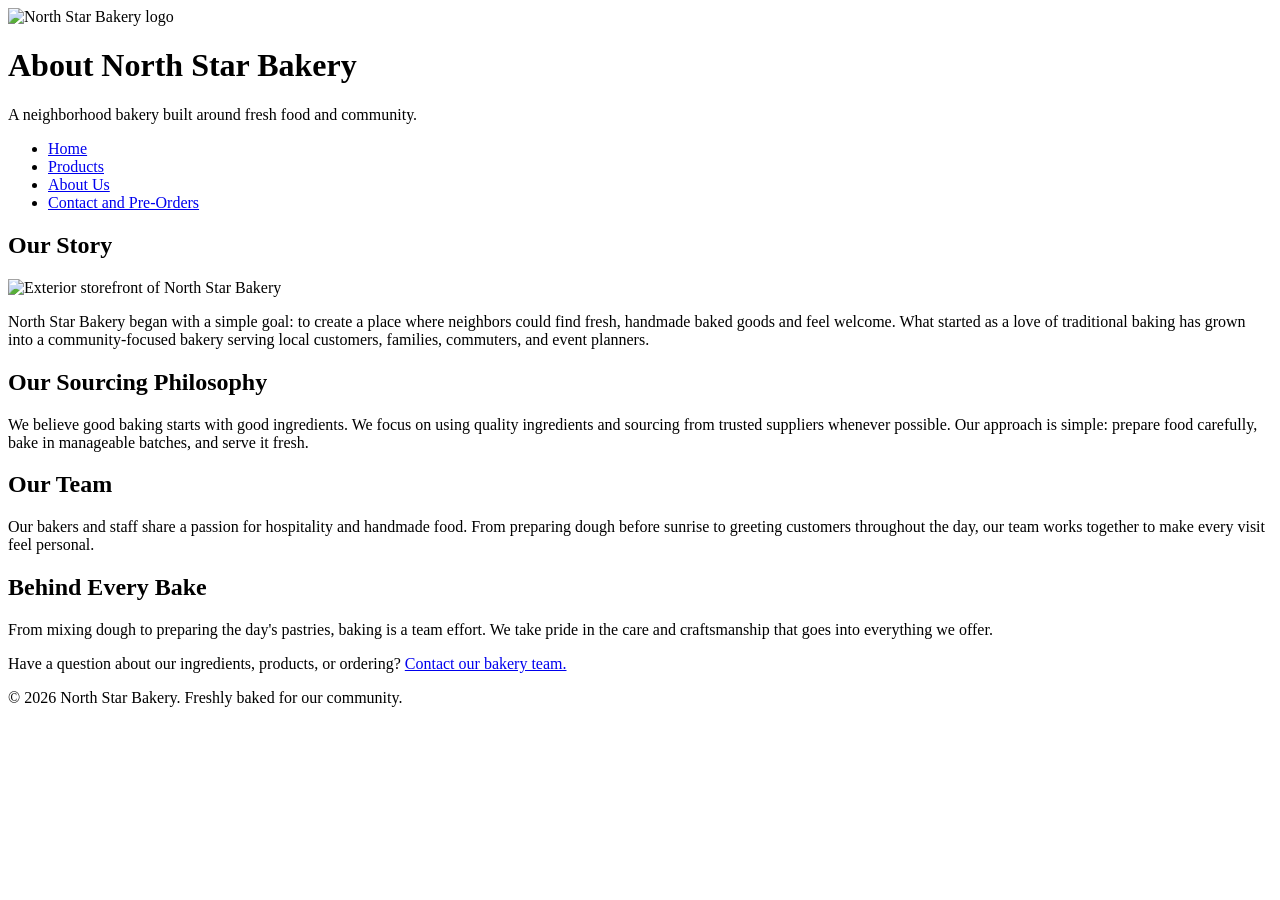
==== about.html @ 4b4a72d4 "Rename index.html to about.html" ====
<link rel="stylesheet" href="styles.css">

<!DOCTYPE html>

<html lang="en">

<head>

    <meta charset="UTF-8">

    <meta name="viewport" content="width=device-width, initial-scale=1.0">

    <title>North Star Bakery | About Us</title>

</head>

<body>

    <header>

        <img src="bakery-logo.png" alt="North Star Bakery logo">

        <h1>About North Star Bakery</h1>

        <p>A neighborhood bakery built around fresh food and community.</p>

        <nav>

            <ul>

                <li><a href="index.html">Home</a></li>

                <li><a href="products.html">Products</a></li>

                <li><a href="about.html">About Us</a></li>

                <li><a href="contact.html">Contact and Pre-Orders</a></li>

            </ul>

        </nav>

    </header>

    <main>

        <section>

            <h2>Our Story</h2>

            <img src="bakery-storefront.jpg"

                 alt="Exterior storefront of North Star Bakery">

            <p>

                North Star Bakery began with a simple goal: to create a place

                where neighbors could find fresh, handmade baked goods and

                feel welcome. What started as a love of traditional baking has

                grown into a community-focused bakery serving local customers,

                families, commuters, and event planners.

            </p>

        </section>

        <section>

            <h2>Our Sourcing Philosophy</h2>

            <p>

                We believe good baking starts with good ingredients. We focus

                on using quality ingredients and sourcing from trusted suppliers

                whenever possible. Our approach is simple: prepare food

                carefully, bake in manageable batches, and serve it fresh.

            </p>

        </section>

        <section>

            <h2>Our Team</h2>

            <p>

                Our bakers and staff share a passion for hospitality and

                handmade food. From preparing dough before sunrise to greeting

                customers throughout the day, our team works together to make

                every visit feel personal.

            </p>

        </section>

        <section>

            <h2>Behind Every Bake</h2>

            <p>

                From mixing dough to preparing the day's pastries, baking is a

                team effort. We take pride in the care and craftsmanship that

                goes into everything we offer.

            </p>

            <p>

                Have a question about our ingredients, products, or ordering?

                <a href="contact.html">Contact our bakery team.</a>

            </p>

        </section>

    </main>

    <footer>

        <p>© 2026 North Star Bakery. Freshly baked for our community.</p>

    </footer>

</body>

</html>
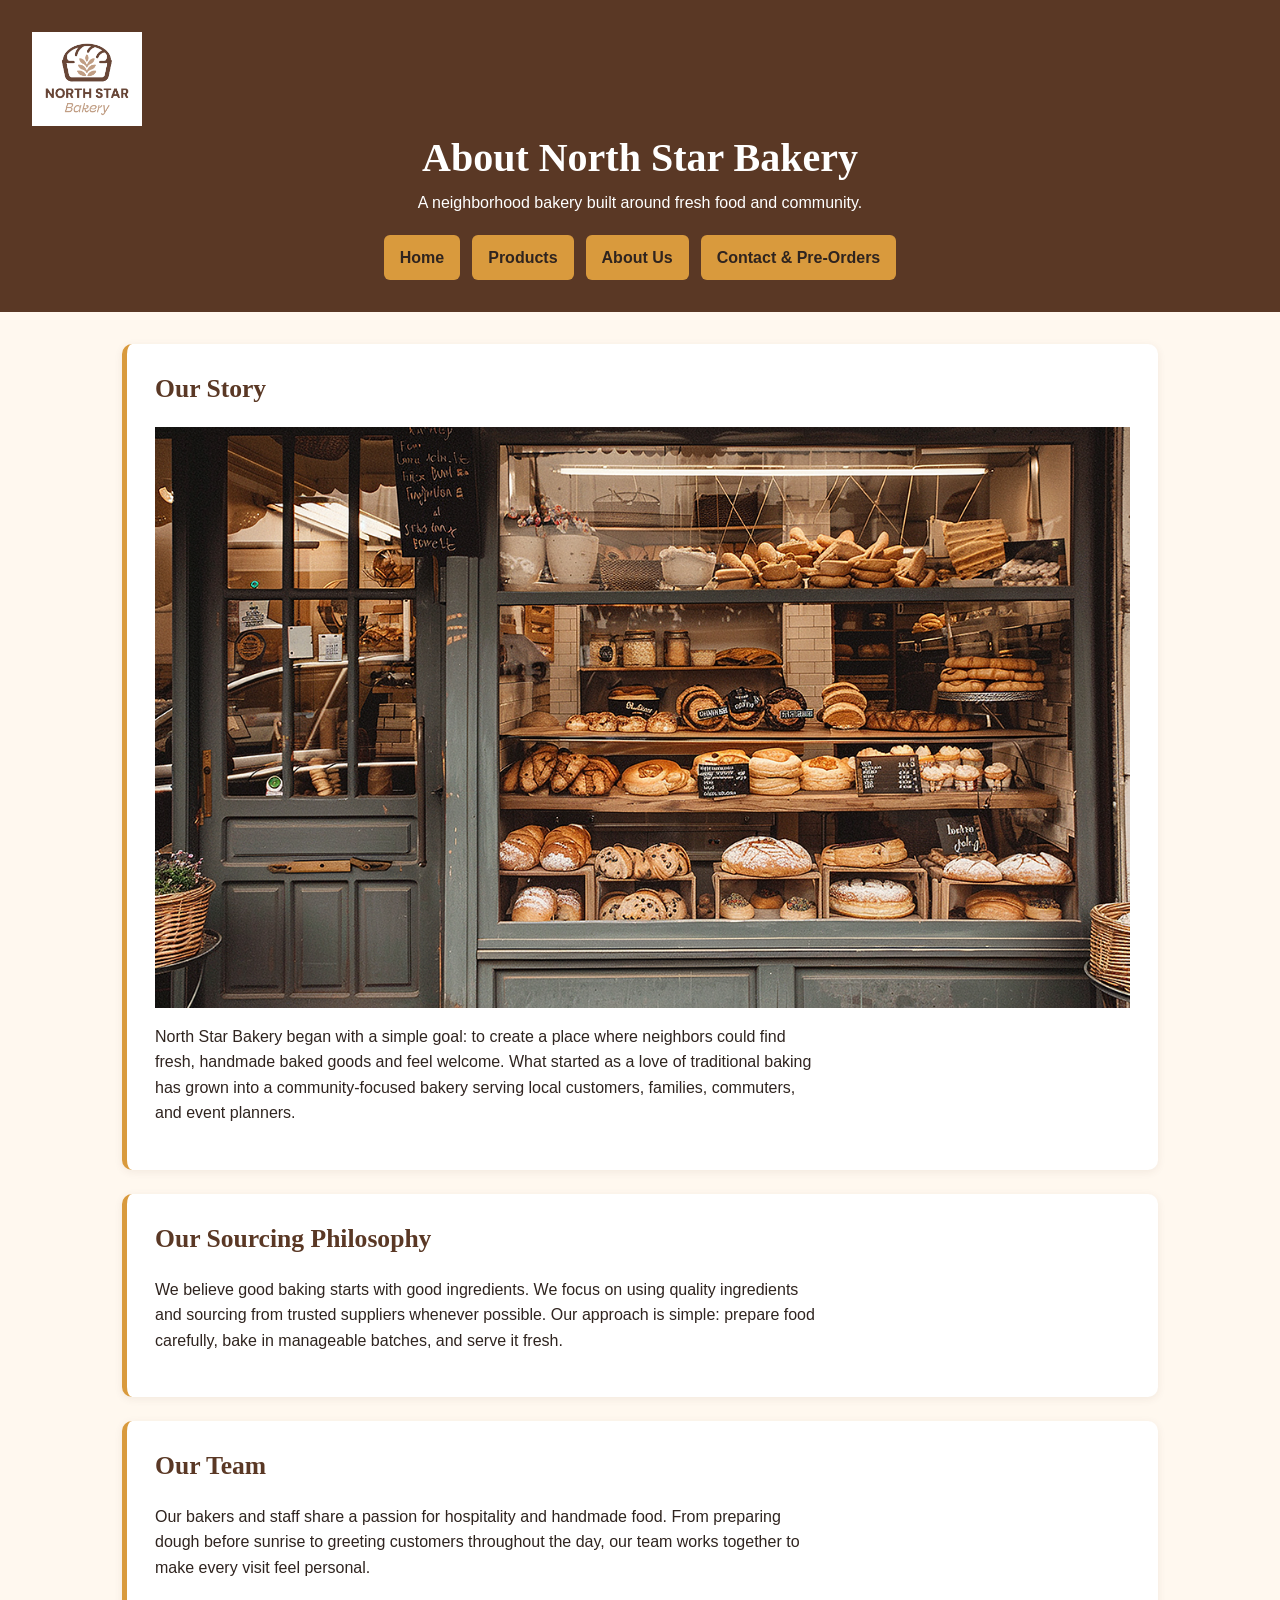
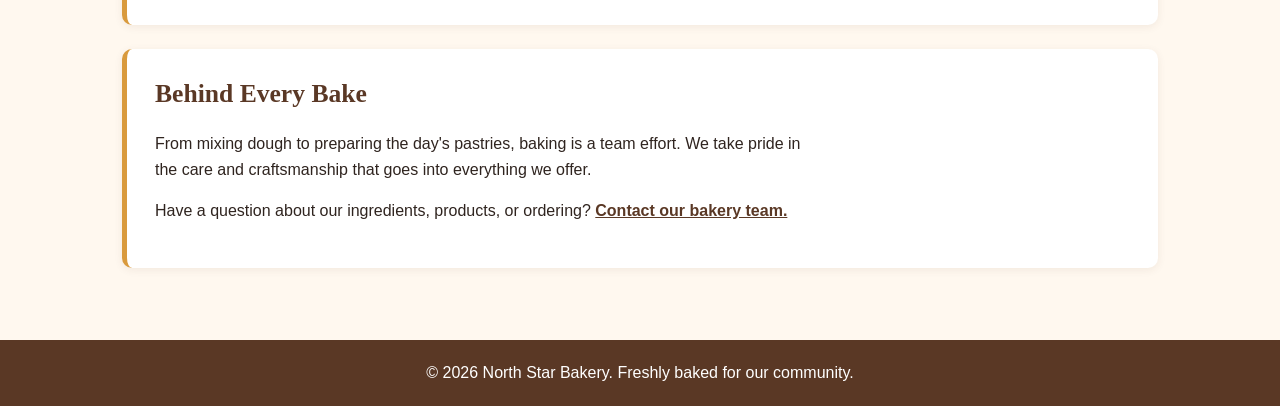
==== commit 6dfefec5: "Update about.html" ====
--- a/about.html
+++ b/about.html
@@ -1,141 +1,97 @@
-<link rel="stylesheet" href="styles.css">
-
 <!DOCTYPE html>
-
 <html lang="en">
 
 <head>
-
     <meta charset="UTF-8">
-
     <meta name="viewport" content="width=device-width, initial-scale=1.0">
-
+    <meta name="description" content="Learn about the story, team, and baking philosophy of North Star Bakery.">
     <title>North Star Bakery | About Us</title>
-
+    <link rel="stylesheet" href="styles.css">
 </head>
 
 <body>
 
-    <header>
+<header>
+    <img src="bakery-logo_c.png" alt="North Star Bakery logo">
 
-        <img src="bakery-logo.png" alt="North Star Bakery logo">
+    <h1>About North Star Bakery</h1>
 
-        <h1>About North Star Bakery</h1>
+    <p>
+        A neighborhood bakery built around fresh food and community.
+    </p>
 
-        <p>A neighborhood bakery built around fresh food and community.</p>
+    <nav>
+        <ul>
+            <li><a href="index.html">Home</a></li>
+            <li><a href="products.html">Products</a></li>
+            <li><a href="about.html">About Us</a></li>
+            <li><a href="contact.html">Contact &amp; Pre-Orders</a></li>
+        </ul>
+    </nav>
+</header>
 
-        <nav>
+<main>
 
-            <ul>
+    <section>
+        <h2>Our Story</h2>
 
-                <li><a href="index.html">Home</a></li>
+        <img
+            src="bakery-storefront_c.png"
+            alt="Exterior storefront of North Star Bakery">
 
-                <li><a href="products.html">Products</a></li>
+        <p>
+            North Star Bakery began with a simple goal: to create a place
+            where neighbors could find fresh, handmade baked goods and
+            feel welcome. What started as a love of traditional baking has
+            grown into a community-focused bakery serving local customers,
+            families, commuters, and event planners.
+        </p>
+    </section>
 
-                <li><a href="about.html">About Us</a></li>
+    <section>
+        <h2>Our Sourcing Philosophy</h2>
 
-                <li><a href="contact.html">Contact and Pre-Orders</a></li>
+        <p>
+            We believe good baking starts with good ingredients. We focus
+            on using quality ingredients and sourcing from trusted suppliers
+            whenever possible. Our approach is simple: prepare food
+            carefully, bake in manageable batches, and serve it fresh.
+        </p>
+    </section>
 
-            </ul>
+    <section>
+        <h2>Our Team</h2>
 
-        </nav>
+        <p>
+            Our bakers and staff share a passion for hospitality and
+            handmade food. From preparing dough before sunrise to greeting
+            customers throughout the day, our team works together to make
+            every visit feel personal.
+        </p>
+    </section>
 
-    </header>
+    <section>
+        <h2>Behind Every Bake</h2>
 
-    <main>
+        <p>
+            From mixing dough to preparing the day's pastries, baking is a
+            team effort. We take pride in the care and craftsmanship that
+            goes into everything we offer.
+        </p>
 
-        <section>
+        <p>
+            Have a question about our ingredients, products, or ordering?
+            <a href="contact.html">Contact our bakery team.</a>
+        </p>
+    </section>
 
-            <h2>Our Story</h2>
+</main>
 
-            <img src="bakery-storefront.jpg"
-
-                 alt="Exterior storefront of North Star Bakery">
-
-            <p>
-
-                North Star Bakery began with a simple goal: to create a place
-
-                where neighbors could find fresh, handmade baked goods and
-
-                feel welcome. What started as a love of traditional baking has
-
-                grown into a community-focused bakery serving local customers,
-
-                families, commuters, and event planners.
-
-            </p>
-
-        </section>
-
-        <section>
-
-            <h2>Our Sourcing Philosophy</h2>
-
-            <p>
-
-                We believe good baking starts with good ingredients. We focus
-
-                on using quality ingredients and sourcing from trusted suppliers
-
-                whenever possible. Our approach is simple: prepare food
-
-                carefully, bake in manageable batches, and serve it fresh.
-
-            </p>
-
-        </section>
-
-        <section>
-
-            <h2>Our Team</h2>
-
-            <p>
-
-                Our bakers and staff share a passion for hospitality and
-
-                handmade food. From preparing dough before sunrise to greeting
-
-                customers throughout the day, our team works together to make
-
-                every visit feel personal.
-
-            </p>
-
-        </section>
-
-        <section>
-
-            <h2>Behind Every Bake</h2>
-
-            <p>
-
-                From mixing dough to preparing the day's pastries, baking is a
-
-                team effort. We take pride in the care and craftsmanship that
-
-                goes into everything we offer.
-
-            </p>
-
-            <p>
-
-                Have a question about our ingredients, products, or ordering?
-
-                <a href="contact.html">Contact our bakery team.</a>
-
-            </p>
-
-        </section>
-
-    </main>
-
-    <footer>
-
-        <p>© 2026 North Star Bakery. Freshly baked for our community.</p>
-
-    </footer>
+<footer>
+    <p>
+        &copy; 2026 North Star Bakery. Freshly baked for our community.
+    </p>
+</footer>
 
 </body>
-
 </html>
--- a/styles.css
+++ b/styles.css
@@ -0,0 +1,306 @@
+/* =========================================
+   North Star Bakery - Touchstone 3
+   Visual Design System
+   ========================================= */
+
+/* ---------- Color Palette ----------
+   Cream:       #FFF8EF
+   Brown:       #5A3825
+   Gold:        #D99A3D
+   Dark text:   #2F241F
+--------------------------------------- */
+
+:root {
+    --cream: #FFF8EF;
+    --brown: #5A3825;
+    --gold: #D99A3D;
+    --dark: #2F241F;
+    --white: #FFFFFF;
+}
+
+/* ---------- Base Styles ---------- */
+
+* {
+    box-sizing: border-box;
+}
+
+html {
+    font-size: 16px;
+    scroll-behavior: smooth;
+}
+
+body {
+    margin: 0;
+    background-color: var(--cream);
+    color: var(--dark);
+    font-family: Arial, Helvetica, sans-serif;
+    line-height: 1.6;
+}
+
+/* ---------- Header ---------- */
+
+header {
+    background-color: var(--brown);
+    color: var(--white);
+    text-align: center;
+    padding: 1.5rem 1rem;
+}
+
+header img {
+    width: 110px;
+    height: auto;
+    margin-bottom: 0.5rem;
+}
+
+header h1 {
+    margin: 0;
+    font-family: Georgia, "Times New Roman", serif;
+    font-size: 2rem;
+    line-height: 1.2;
+}
+
+header p {
+    margin: 0.5rem auto 1.25rem;
+    max-width: 650px;
+}
+
+/* ---------- Navigation ---------- */
+
+nav ul {
+    display: flex;
+    flex-direction: column;
+    align-items: stretch;
+    gap: 0.5rem;
+    list-style: none;
+    padding: 0;
+    margin: 0;
+}
+
+nav a {
+    display: block;
+    padding: 0.7rem 1rem;
+    background-color: var(--gold);
+    color: var(--dark);
+    text-decoration: none;
+    font-weight: bold;
+    border-radius: 6px;
+}
+
+nav a:hover,
+nav a:focus {
+    background-color: var(--white);
+    color: var(--brown);
+}
+
+/* ---------- Main Content ---------- */
+
+main {
+    width: 100%;
+    max-width: 1100px;
+    margin: 0 auto;
+    padding: 1rem;
+}
+
+section {
+    background-color: var(--white);
+    margin-bottom: 1.25rem;
+    padding: 1.25rem;
+    border-radius: 10px;
+    border-left: 5px solid var(--gold);
+    box-shadow: 0 2px 8px rgba(90, 56, 37, 0.08);
+}
+
+h2 {
+    margin-top: 0;
+    color: var(--brown);
+    font-family: Georgia, "Times New Roman", serif;
+    font-size: 1.6rem;
+    line-height: 1.3;
+}
+
+p {
+    max-width: 75ch;
+}
+
+strong {
+    color: var(--brown);
+}
+
+/* ---------- Images ---------- */
+
+img {
+    max-width: 100%;
+    height: auto;
+    display: block;
+}
+
+figure {
+    margin: 1rem 0;
+}
+
+figure img {
+    width: 100%;
+    border-radius: 8px;
+}
+
+figcaption {
+    margin-top: 0.5rem;
+    color: var(--brown);
+    font-style: italic;
+}
+
+/* ---------- Video ---------- */
+
+video {
+    width: 100%;
+    height: auto;
+    display: block;
+    border-radius: 8px;
+}
+
+/* ---------- Links ---------- */
+
+a {
+    color: var(--brown);
+}
+
+main a {
+    font-weight: bold;
+}
+
+main a:hover,
+main a:focus {
+    color: var(--gold);
+}
+
+/* ---------- Forms ---------- */
+
+form {
+    width: 100%;
+}
+
+fieldset {
+    margin: 0 0 1.25rem;
+    padding: 1rem;
+    border: 2px solid var(--gold);
+    border-radius: 8px;
+}
+
+legend {
+    padding: 0 0.5rem;
+    color: var(--brown);
+    font-family: Georgia, "Times New Roman", serif;
+    font-weight: bold;
+}
+
+label {
+    display: block;
+    margin-bottom: 0.35rem;
+    color: var(--brown);
+    font-weight: bold;
+}
+
+input,
+select,
+textarea {
+    width: 100%;
+    padding: 0.75rem;
+    border: 1px solid #9A806D;
+    border-radius: 5px;
+    background-color: var(--white);
+    color: var(--dark);
+    font: inherit;
+}
+
+textarea {
+    min-height: 120px;
+    resize: vertical;
+}
+
+input:focus,
+select:focus,
+textarea:focus {
+    outline: 3px solid rgba(217, 154, 61, 0.35);
+    border-color: var(--brown);
+}
+
+button {
+    width: 100%;
+    padding: 0.8rem 1.2rem;
+    border: none;
+    border-radius: 6px;
+    background-color: var(--brown);
+    color: var(--white);
+    font: inherit;
+    font-weight: bold;
+    cursor: pointer;
+}
+
+button:hover,
+button:focus {
+    background-color: var(--gold);
+    color: var(--dark);
+}
+
+/* ---------- Footer ---------- */
+
+footer {
+    background-color: var(--brown);
+    color: var(--white);
+    text-align: center;
+    padding: 1.25rem;
+    margin-top: 1rem;
+}
+
+footer p {
+    margin: 0 auto;
+}
+
+/* =========================================
+   Larger Screens
+   ========================================= */
+
+@media (min-width: 700px) {
+
+    header {
+        padding: 2rem;
+    }
+
+    header h1 {
+        font-size: 2.5rem;
+    }
+
+    nav ul {
+        flex-direction: row;
+        justify-content: center;
+        flex-wrap: wrap;
+        gap: 0.75rem;
+    }
+
+    nav a {
+        padding: 0.6rem 1rem;
+    }
+
+    main {
+        padding: 2rem;
+    }
+
+    section {
+        padding: 1.75rem;
+        margin-bottom: 1.5rem;
+    }
+
+    .form-row {
+        display: flex;
+        gap: 1rem;
+    }
+
+    .form-row > p {
+        flex: 1;
+    }
+
+    button {
+        width: auto;
+        min-width: 160px;
+    }
+}
